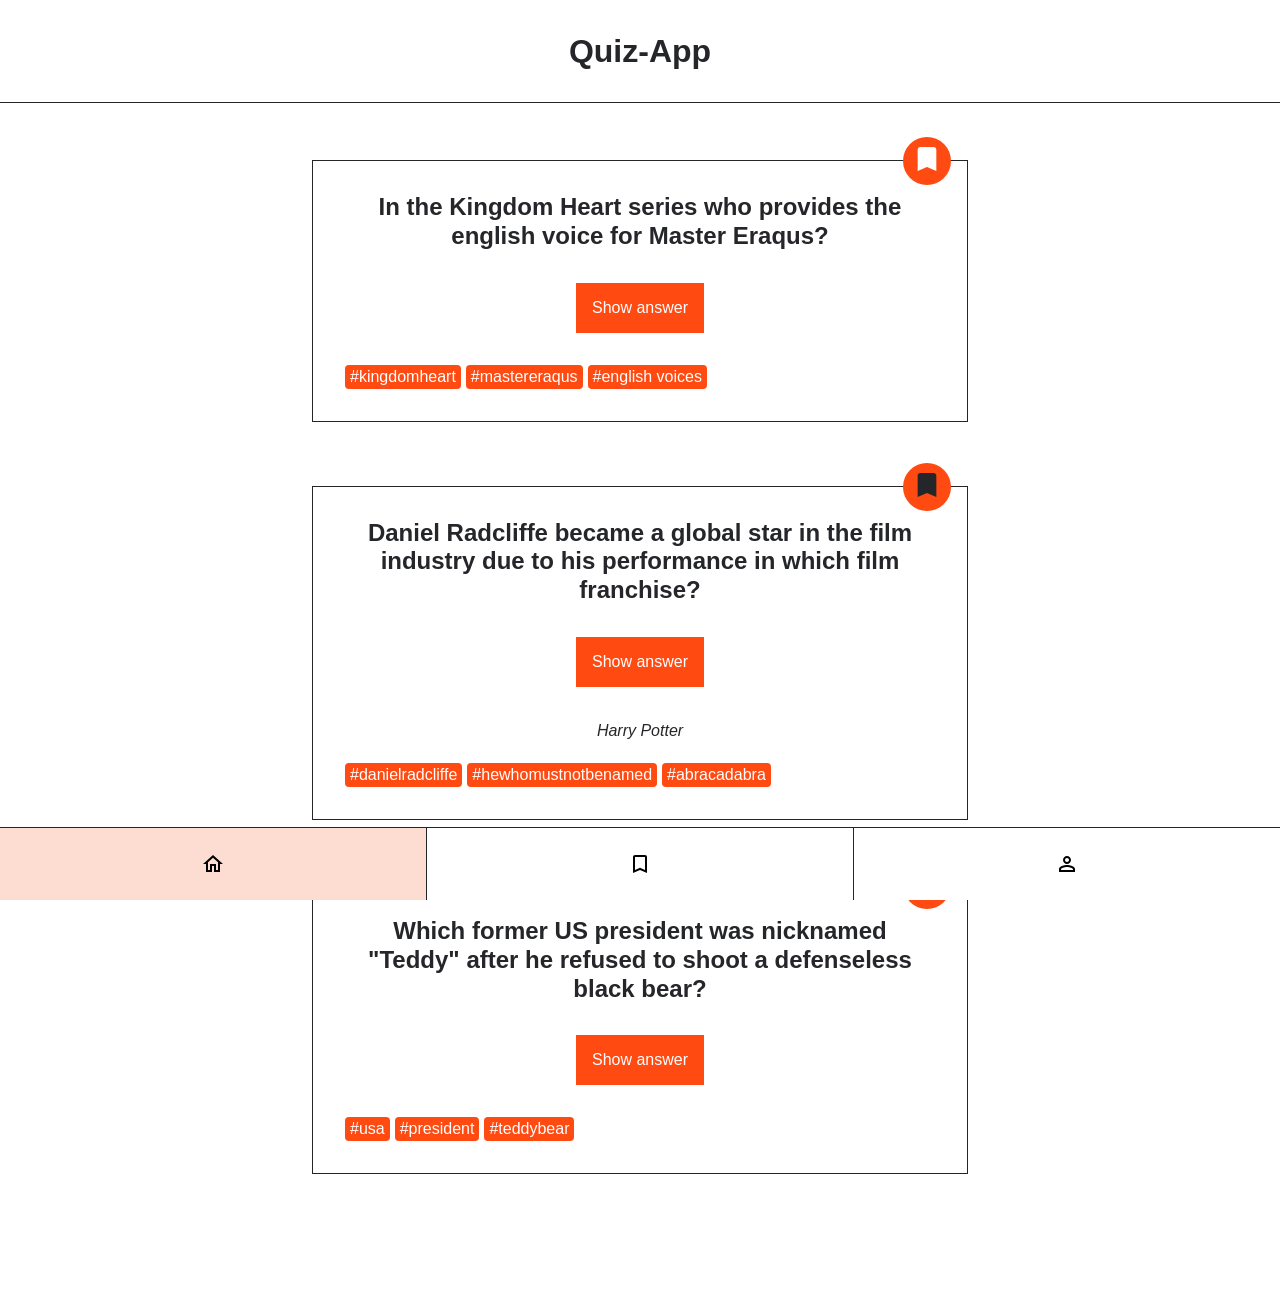
==== index.html @ 74054fae ""initial commit"" ====
<!DOCTYPE html>
<html lang="en">
  <head>
    <meta charset="UTF-8" />
    <meta http-equiv="X-UA-Compatible" content="IE=edge" />
    <meta name="viewport" content="width=device-width, initial-scale=1.0" />
    <title>Quiz-App</title>
    <link rel="stylesheet" href="./styles.css" />
  </head>
  <body>
    <header class="header">
      <h1 class="header__title">Quiz-App</h1>
    </header>
    <main>
      <ul class="card-list">
        <!--
                FIRST CARD
              -->
        <li class="card-list__item">
          <article class="card">
            <h2 class="card__question">
              In the Kingdom Heart series who provides the english voice for
              Master Eraqus?
            </h2>
            <button class="card__button-answer" type="button">
              Show answer
            </button>
            <p class="card__answer">Mark Hamill</p>
            <ul class="card__tag-list">
              <li class="card__tag-list-item">#kingdomheart</li>
              <li class="card__tag-list-item">#mastereraqus</li>
              <li class="card__tag-list-item">#english voices</li>
            </ul>
            <div class="card__button-bookmark">
              <button class="bookmark" aria-label="bookmark" type="button">
                <svg
                  class="bookmark__icon"
                  xmlns="http://www.w3.org/2000/svg"
                  viewbox="0 0 24 24"
                >
                  <path
                    d="M17 3H7c-1.1 0-2 .9-2 2v16l7-3 7 3V5c0-1.1-.9-2-2-2z"
                  />
                </svg>
              </button>
            </div>
          </article>
        </li>
        <!--
                SECOND CARD
              -->
        <li class="card-list__item">
          <article class="card">
            <h2 class="card__question">
              Daniel Radcliffe became a global star in the film industry due to
              his performance in which film franchise?
            </h2>
            <button class="card__button-answer" type="button">
              Show answer
            </button>
            <p class="card__answer card__answer--active">Harry Potter</p>
            <ul class="card__tag-list">
              <li class="card__tag-list-item">#danielradcliffe</li>
              <li class="card__tag-list-item">#hewhomustnotbenamed</li>
              <li class="card__tag-list-item">#abracadabra</li>
            </ul>
            <div class="card__button-bookmark">
              <button
                class="bookmark bookmark--active"
                aria-label="bookmark"
                type="button"
              >
                <svg
                  class="bookmark__icon"
                  xmlns="http://www.w3.org/2000/svg"
                  viewbox="0 0 24 24"
                >
                  <path
                    d="M17 3H7c-1.1 0-2 .9-2 2v16l7-3 7 3V5c0-1.1-.9-2-2-2z"
                  />
                </svg>
              </button>
            </div>
          </article>
        </li>
        <!--
                THIRD CARD
              -->
        <li class="card-list__item">
          <article class="card">
            <h2 class="card__question">
              Which former US president was nicknamed &quot;Teddy&quot; after he
              refused to shoot a defenseless black bear?
            </h2>
            <button class="card__button-answer" type="button">
              Show answer
            </button>
            <p class="card__answer">Theodore Roosevelt</p>
            <ul class="card__tag-list">
              <li class="card__tag-list-item">#usa</li>
              <li class="card__tag-list-item">#president</li>
              <li class="card__tag-list-item">#teddybear</li>
            </ul>
            <div class="card__button-bookmark">
              <button class="bookmark" aria-label="bookmark" type="button">
                <svg
                  class="bookmark__icon"
                  xmlns="http://www.w3.org/2000/svg"
                  viewbox="0 0 24 24"
                >
                  <path
                    d="M17 3H7c-1.1 0-2 .9-2 2v16l7-3 7 3V5c0-1.1-.9-2-2-2z"
                  />
                </svg>
              </button>
            </div>
          </article>
        </li>
      </ul>
    </main>

    <nav class="navigation">
      <ul class="navigation__list">
        <li class="navigation__list-item navigation__list-item--active">
          <a
            class="navigation__link"
            href="index.html"
            aria-label="go to home page"
          >
            <svg
              xmlns="http://www.w3.org/2000/svg"
              height="24px"
              viewbox="0 0 24 24"
              width="24px"
            >
              <path
                d="M12 5.69l5 4.5V18h-2v-6H9v6H7v-7.81l5-4.5M12 3L2 12h3v8h6v-6h2v6h6v-8h3L12 3z"
              />
            </svg>
          </a>
        </li>
        <li class="navigation__list-item">
          <a
            class="navigation__link"
            href="bookmarks.html"
            aria-label="go to bookmarks page"
          >
            <svg
              xmlns="http://www.w3.org/2000/svg"
              height="24px"
              viewbox="0 0 24 24"
              width="24px"
            >
              <path
                d="M17 3H7c-1.1 0-2 .9-2 2v16l7-3 7 3V5c0-1.1-.9-2-2-2zm0 15l-5-2.18L7 18V5h10v13z"
              />
            </svg>
          </a>
        </li>
        <li class="navigation__list-item">
          <a
            class="navigation__link"
            href="profile.html"
            aria-label="go to profile page"
          >
            <svg
              xmlns="http://www.w3.org/2000/svg"
              height="24px"
              viewbox="0 0 24 24"
              width="24px"
            >
              <path
                d="M12 6c1.1 0 2 .9 2 2s-.9 2-2 2-2-.9-2-2 .9-2 2-2m0 9c2.7 0 5.8 1.29 6 2v1H6v-.99c.2-.72 3.3-2.01 6-2.01m0-11C9.79 4 8 5.79 8 8s1.79 4 4 4 4-1.79 4-4-1.79-4-4-4zm0 9c-2.67 0-8 1.34-8 4v3h16v-3c0-2.66-5.33-4-8-4z"
              />
            </svg>
          </a>
        </li>
      </ul>
    </nav>
  </body>
</html>
---- styles.css ----
@import "./global.css";

@import "./components/bookmark/bookmark.css";
@import "./components/card-list/card-list.css";
@import "./components/card/card.css";
@import "./components/header/header.css";
@import "./components/navigation/navigation.css";
@import "./components/profile/profile.css";
@import "./components/counter-list/counter-list.css";
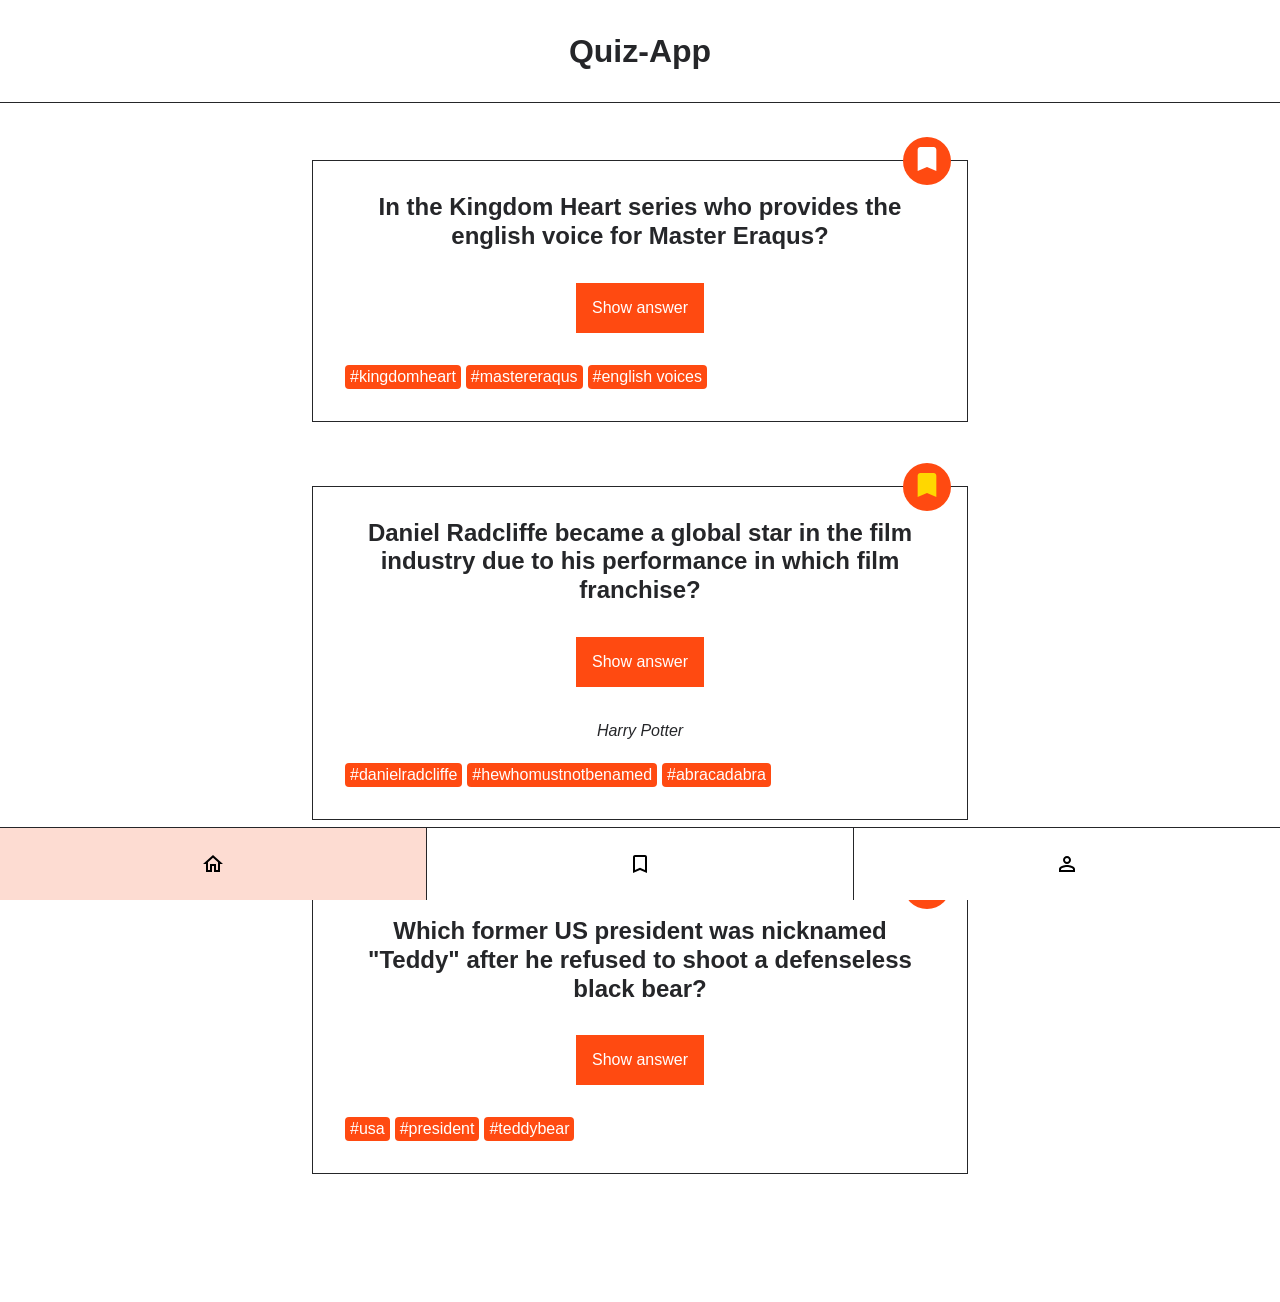
==== commit e925b5a4: "add functionality for btnText.innerContent" ====
--- a/index.html
+++ b/index.html
@@ -6,6 +6,7 @@
     <meta name="viewport" content="width=device-width, initial-scale=1.0" />
     <title>Quiz-App</title>
     <link rel="stylesheet" href="./styles.css" />
+    <script src="./index.js" defer></script>
   </head>
   <body>
     <header class="header">
@@ -22,21 +23,22 @@
               In the Kingdom Heart series who provides the english voice for
               Master Eraqus?
             </h2>
-            <button class="card__button-answer" type="button">
-              Show answer
+            <button class="card__button-answer" data-js="answer-btn" type="button">
+              <span>Show answer</span> 
             </button>
-            <p class="card__answer">Mark Hamill</p>
+            <p class="card__answer" data-js="answer">Mark Hamill</p>
             <ul class="card__tag-list">
               <li class="card__tag-list-item">#kingdomheart</li>
               <li class="card__tag-list-item">#mastereraqus</li>
               <li class="card__tag-list-item">#english voices</li>
             </ul>
             <div class="card__button-bookmark">
-              <button class="bookmark" aria-label="bookmark" type="button">
+              <button class="bookmark" aria-label="bookmark" data-js="bookmark-btn" type="button">
                 <svg
                   class="bookmark__icon"
                   xmlns="http://www.w3.org/2000/svg"
                   viewbox="0 0 24 24"
+                  
                 >
                   <path
                     d="M17 3H7c-1.1 0-2 .9-2 2v16l7-3 7 3V5c0-1.1-.9-2-2-2z"
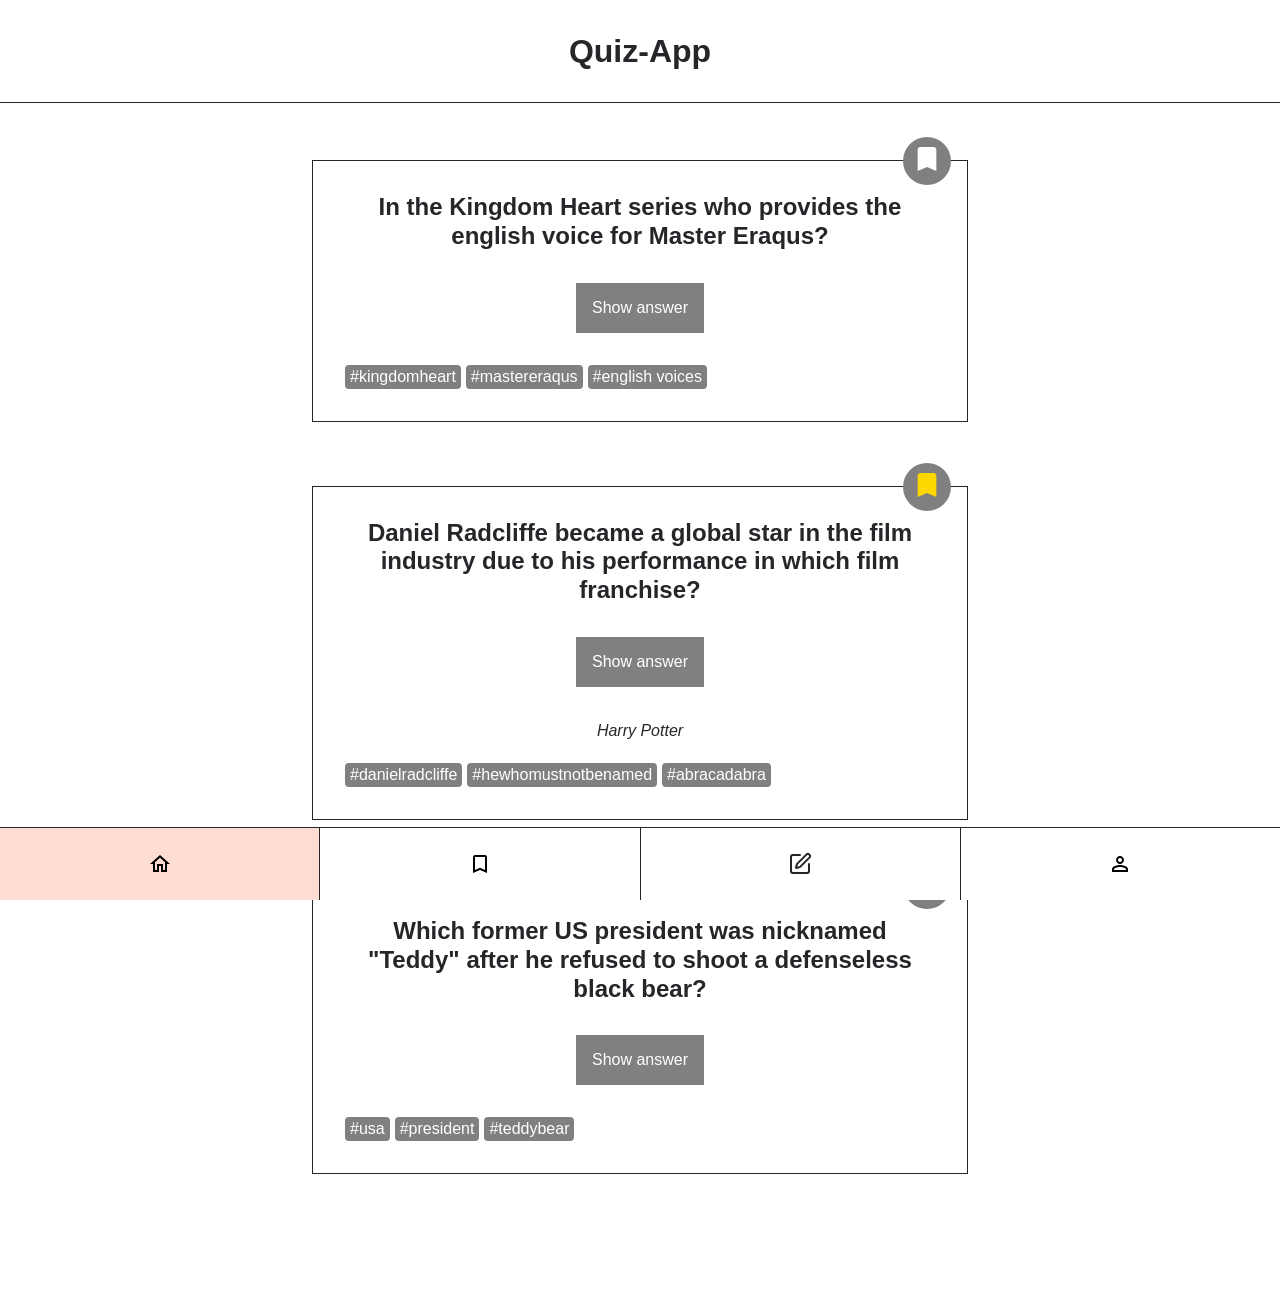
==== commit 909ca920: "add form component and create new cards" ====
--- a/index.html
+++ b/index.html
@@ -159,6 +159,15 @@
             </svg>
           </a>
         </li>
+         <li class="navigation__list-item">
+          <a
+            class="navigation__link"
+            href="form.html"
+            aria-label="add a new question card"
+          >
+            <svg xmlns="http://www.w3.org/2000/svg" width="24" height="24" viewBox="0 0 24 24" fill="none" stroke="currentColor" stroke-width="2" stroke-linecap="round" stroke-linejoin="round" class="lucide lucide-square-pen-icon lucide-square-pen"><path d="M12 3H5a2 2 0 0 0-2 2v14a2 2 0 0 0 2 2h14a2 2 0 0 0 2-2v-7"/><path d="M18.375 2.625a1 1 0 0 1 3 3l-9.013 9.014a2 2 0 0 1-.853.505l-2.873.84a.5.5 0 0 1-.62-.62l.84-2.873a2 2 0 0 1 .506-.852z"/></svg>
+          </a>
+        </li>
         <li class="navigation__list-item">
           <a
             class="navigation__link"
--- a/styles.css
+++ b/styles.css
@@ -7,3 +7,4 @@
 @import "./components/navigation/navigation.css";
 @import "./components/profile/profile.css";
 @import "./components/counter-list/counter-list.css";
+@import "./components/form/form.css";
